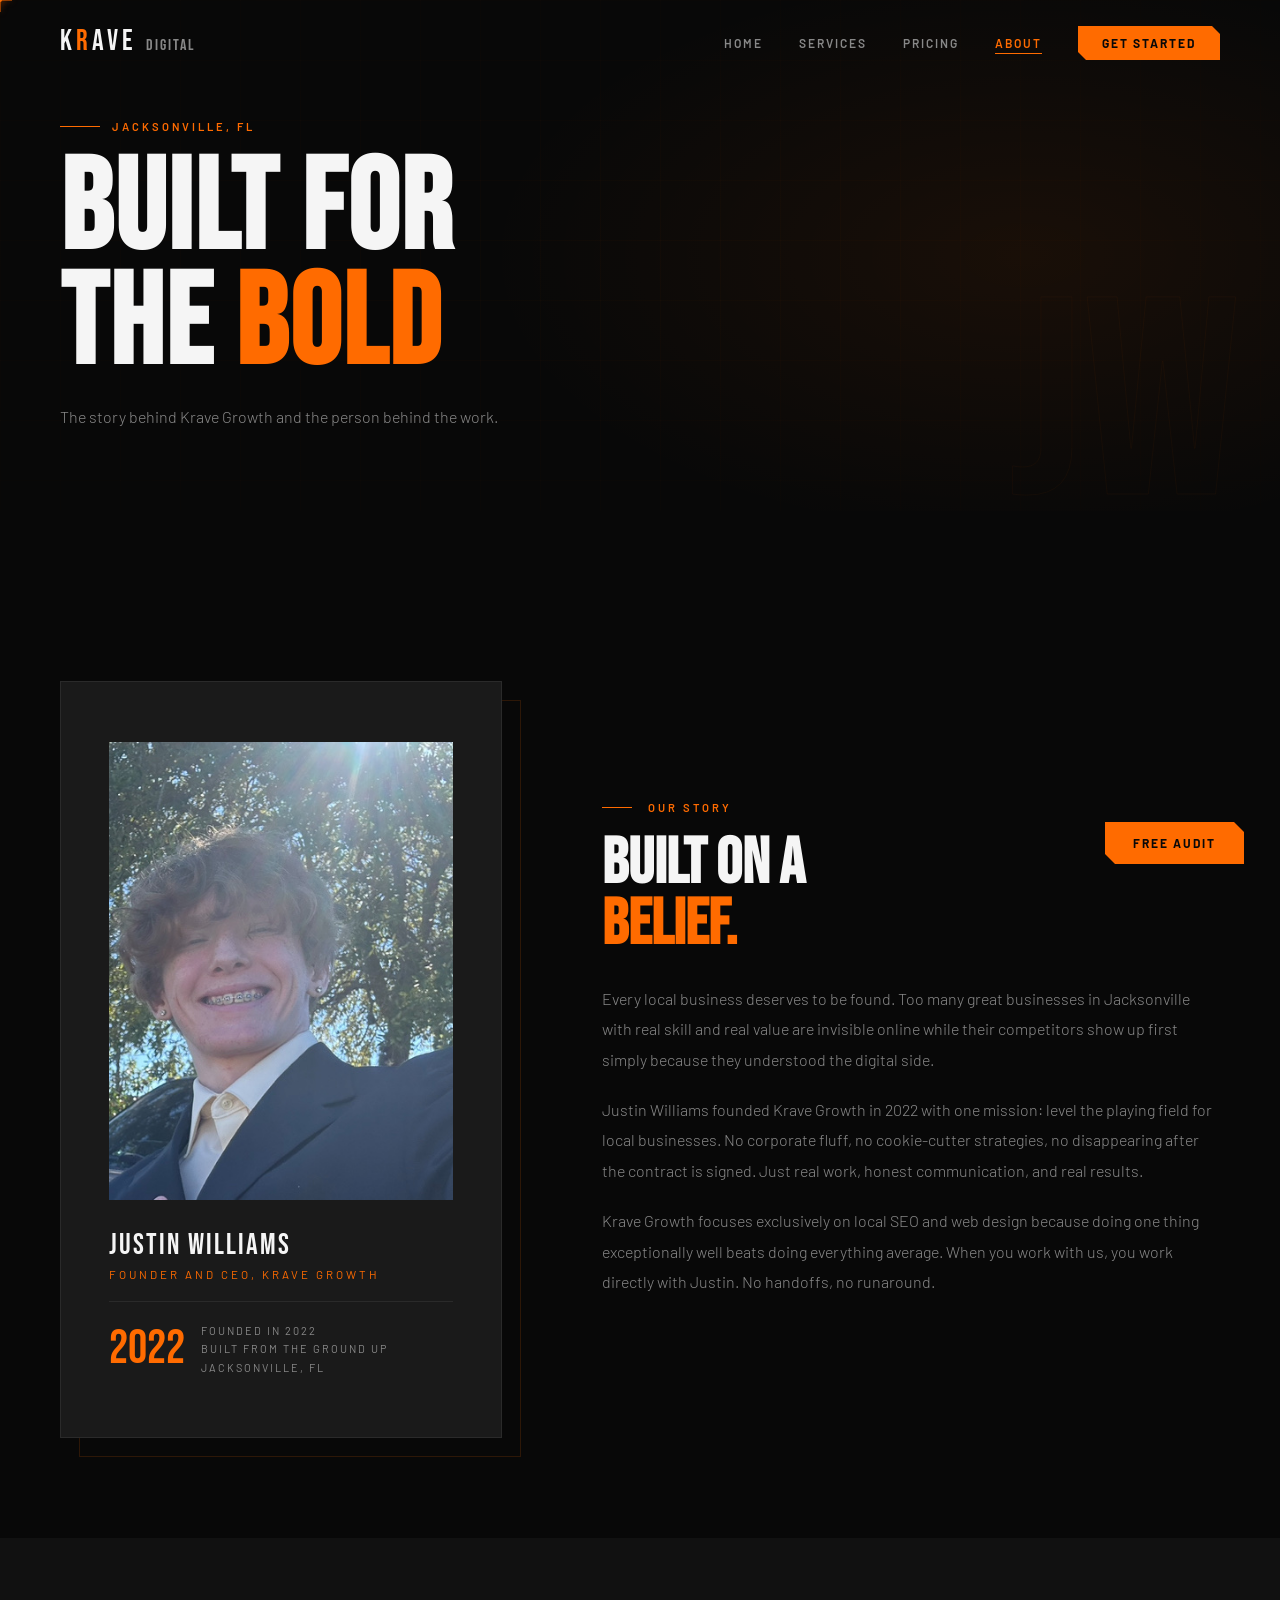
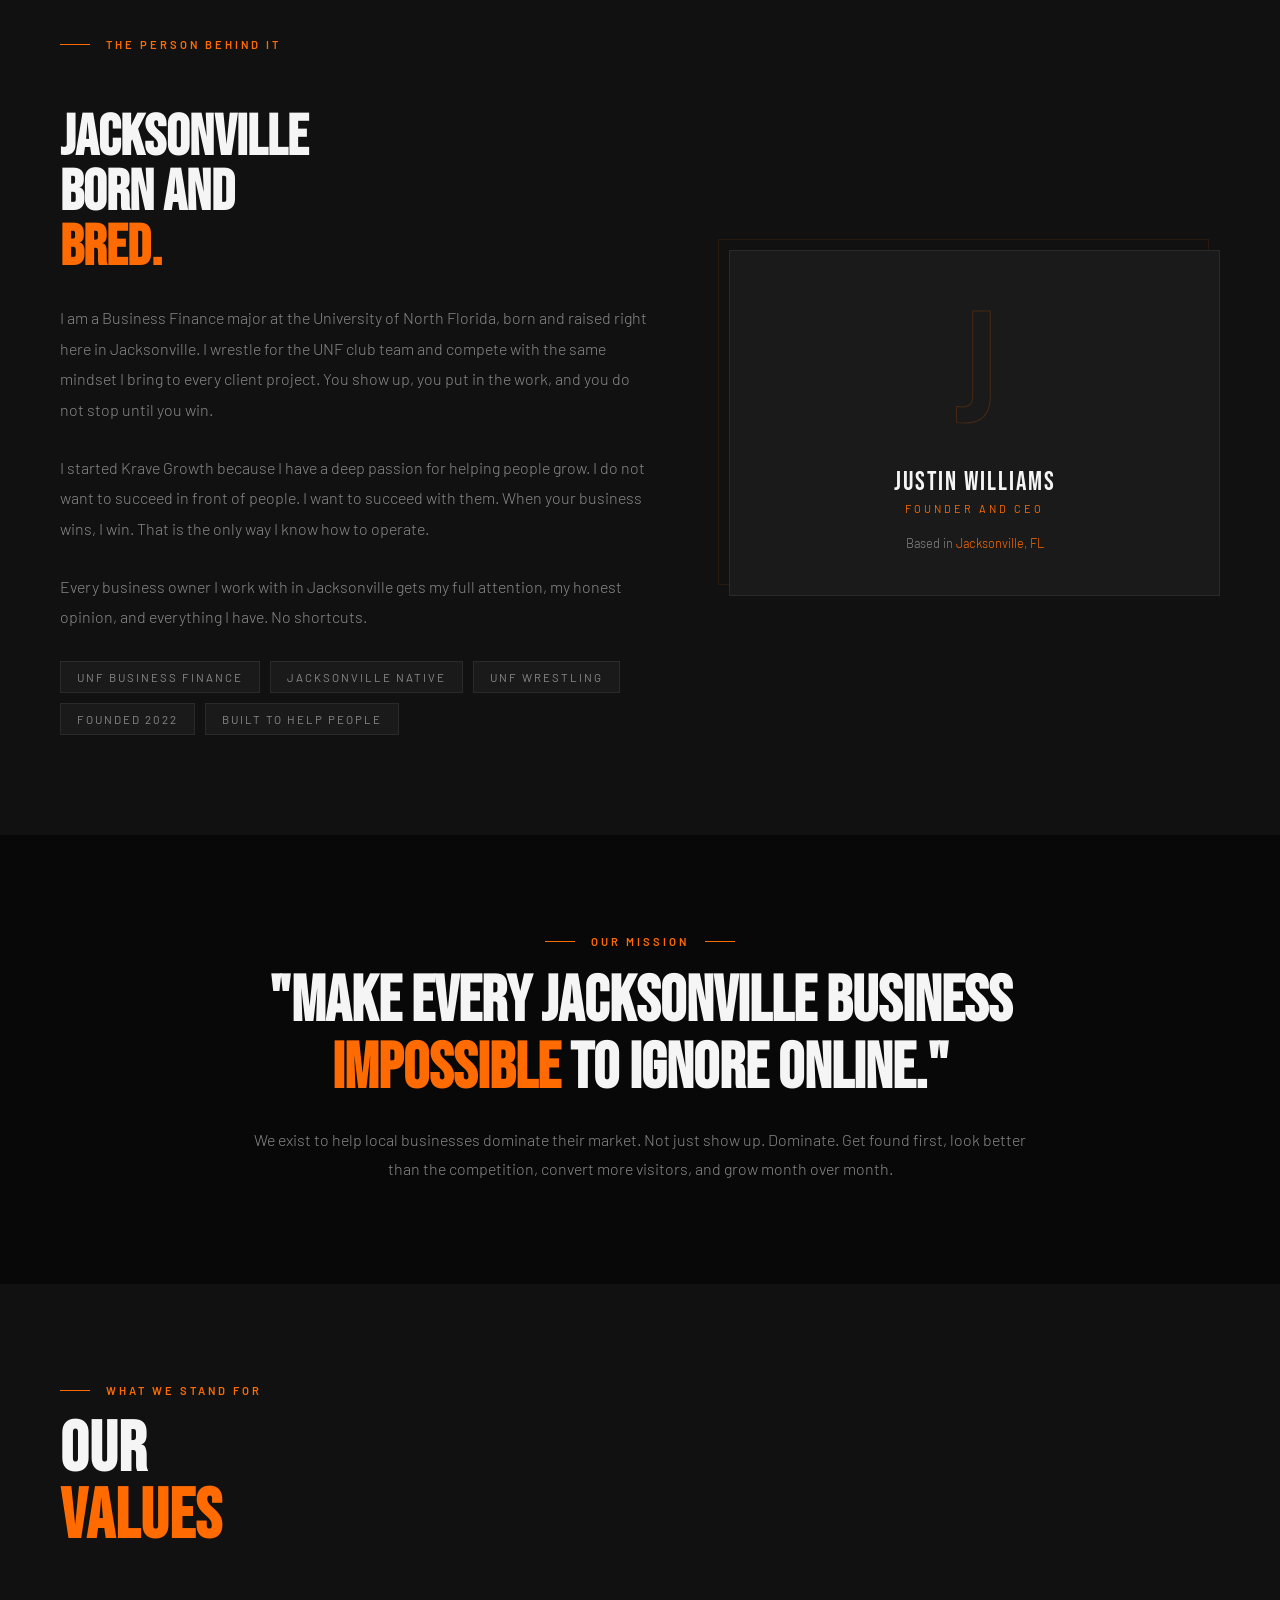
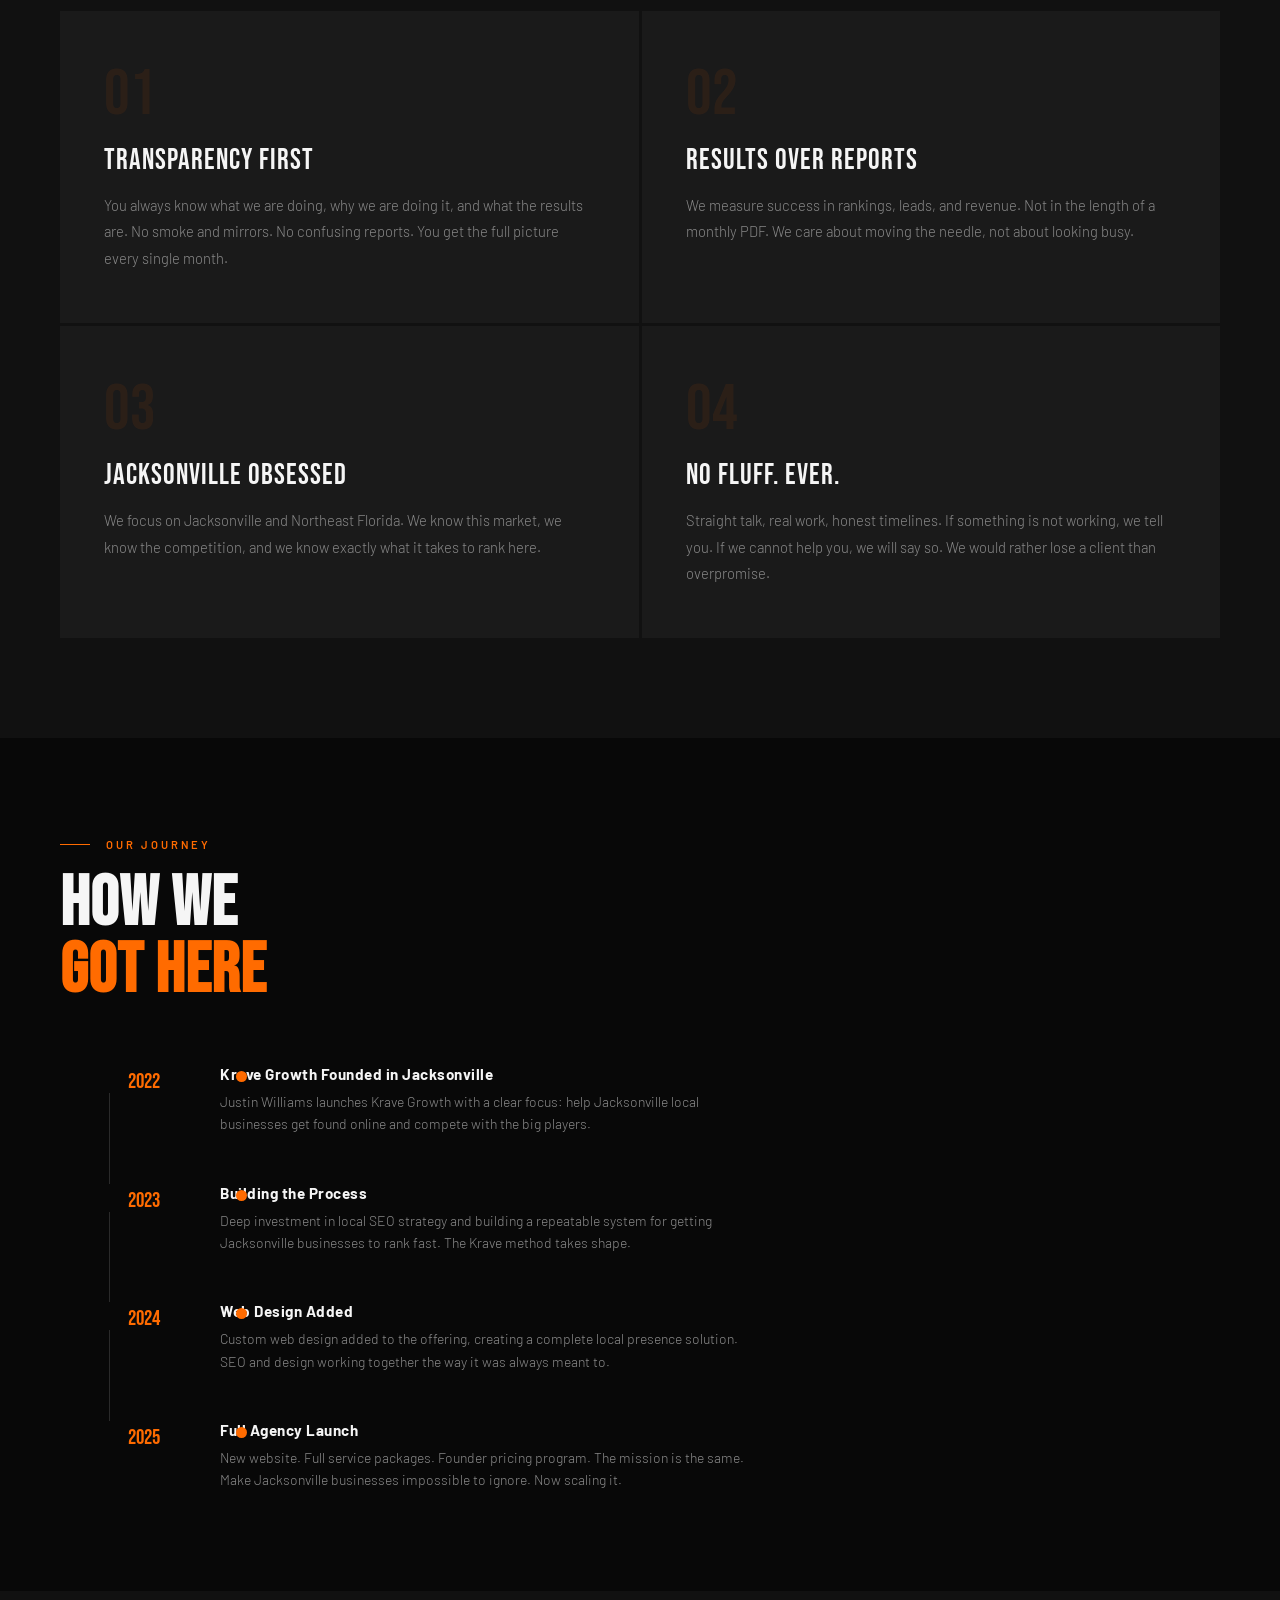
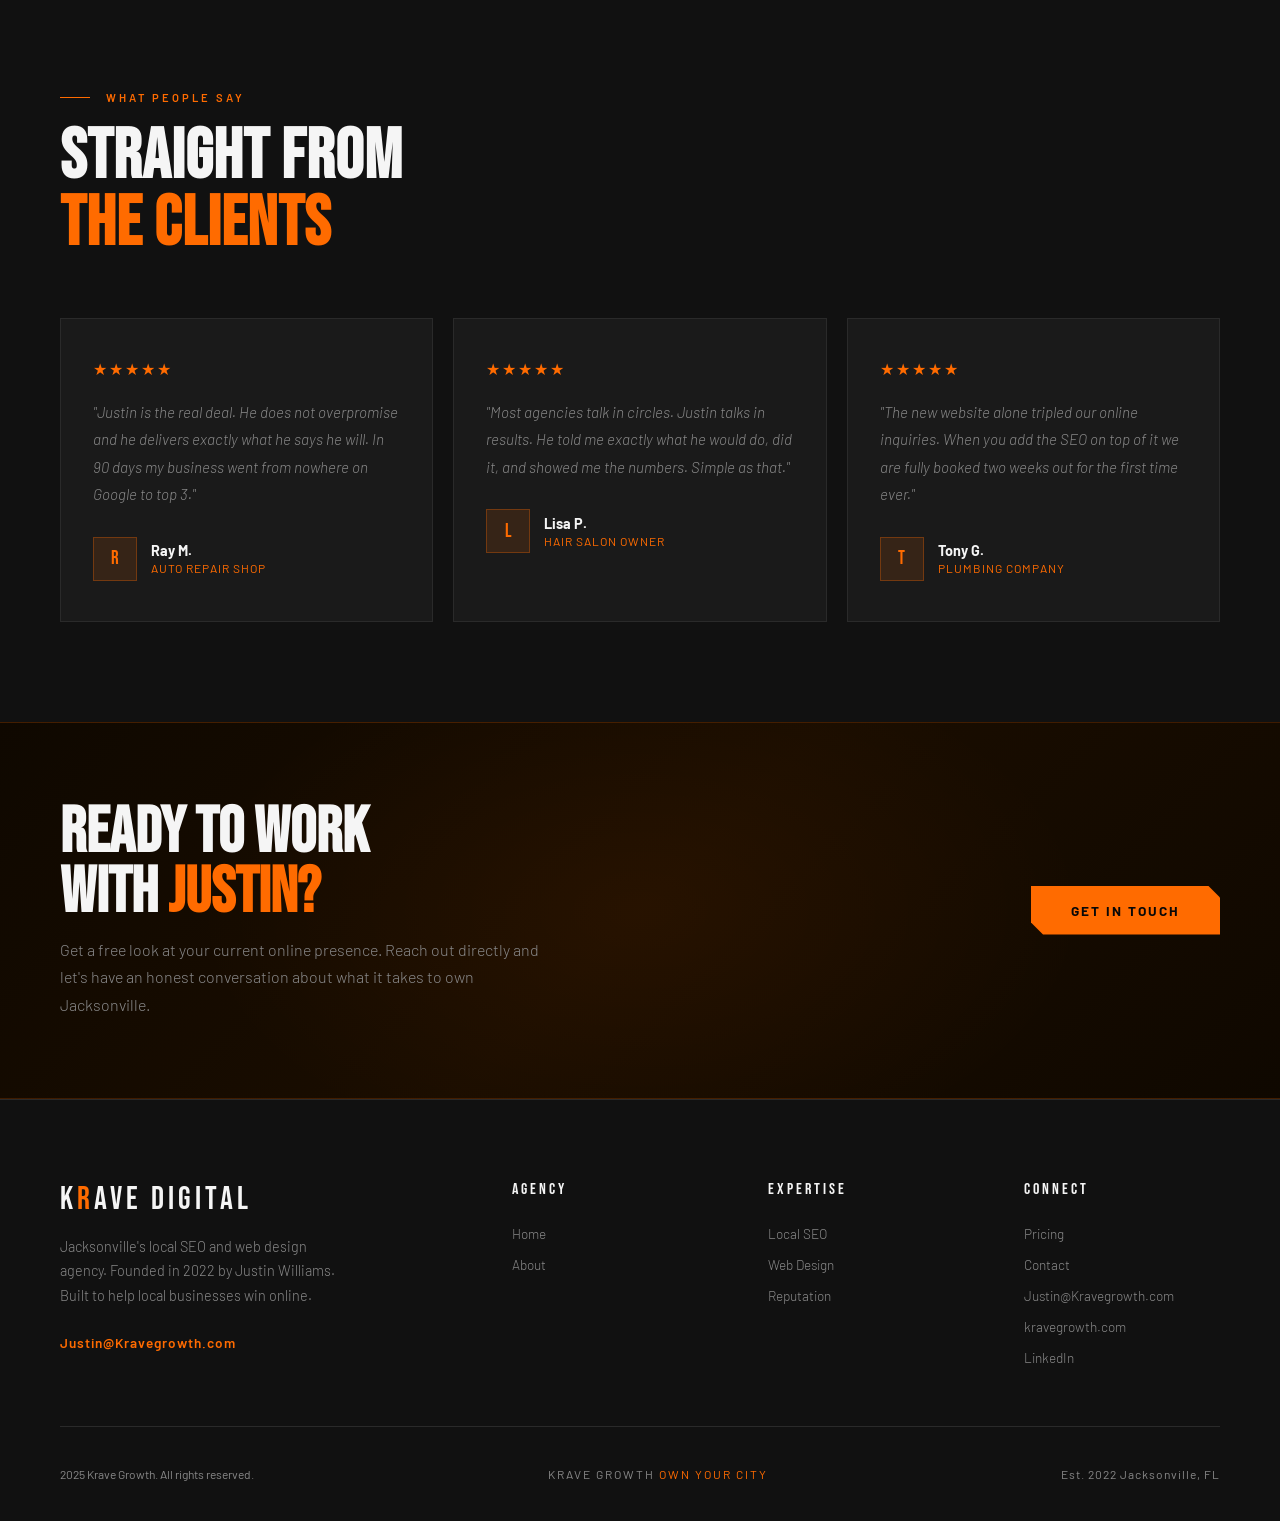
==== about.html @ d4e9b6a8 "Add files via upload" ====
<!DOCTYPE html>
<html lang="en">
<head>
<meta charset="UTF-8">
<meta name="viewport" content="width=device-width, initial-scale=1.0">
<title>About | Krave Growth | Jacksonville, FL</title>
<link rel="stylesheet" href="style.css">
<style>
.about-story { background:var(--black); }
.story-grid { display:grid; grid-template-columns:1fr 1.4fr; gap:100px; align-items:center; margin-top:70px; }
.story-visual { position:relative; }
.story-box { background:var(--black-3); border:1px solid var(--gray-light); padding:60px 48px; position:relative; }
.story-box::after { content:''; position:absolute; bottom:-20px; right:-20px; width:100%; height:100%; border:1px solid rgba(255,107,0,0.15); z-index:-1; }
.story-photo-placeholder { width:100%; aspect-ratio:3/4; background:var(--black-2); border:1px dashed rgba(255,107,0,0.2); display:flex; flex-direction:column; align-items:center; justify-content:center; gap:12px; margin-bottom:28px; }
.story-photo-text { font-size:.65rem; letter-spacing:2px; text-transform:uppercase; color:var(--gray); text-align:center; }
.story-monogram { font-family:'Bebas Neue',sans-serif; font-size:5rem; color:transparent; -webkit-text-stroke:1px rgba(255,107,0,0.2); line-height:1; }
.story-name { font-family:'Bebas Neue',sans-serif; font-size:1.8rem; letter-spacing:2px; margin-bottom:4px; }
.story-title { font-size:.72rem; letter-spacing:3px; text-transform:uppercase; color:var(--orange); margin-bottom:20px; }
.story-founded { padding-top:20px; border-top:1px solid var(--gray-light); display:flex; align-items:center; gap:16px; }
.story-founded-year { font-family:'Bebas Neue',sans-serif; font-size:3rem; color:var(--orange); line-height:1; }
.story-founded-label { font-size:.68rem; letter-spacing:2px; text-transform:uppercase; color:var(--gray); line-height:1.7; }

.story-content h2 { font-family:'Bebas Neue',sans-serif; font-size:clamp(3rem,5vw,4.5rem); line-height:.95; margin-bottom:28px; }
.story-content h2 span { color:var(--orange); }
.story-body { font-size:1rem; color:var(--gray); line-height:1.9; font-weight:300; margin-bottom:20px; }

/* JUSTIN SECTION */
.justin-section { background:var(--black-2); }
.justin-grid { display:grid; grid-template-columns:1.2fr 1fr; gap:80px; align-items:center; margin-top:60px; }
.justin-content h2 { font-family:'Bebas Neue',sans-serif; font-size:clamp(2.5rem,4.5vw,4rem); line-height:.95; margin-bottom:28px; }
.justin-content h2 span { color:var(--orange); }
.justin-body { font-size:1rem; color:var(--gray); line-height:1.9; font-weight:300; margin-bottom:28px; }
.justin-tags { display:flex; flex-wrap:wrap; gap:10px; }
.justin-tag { background:var(--black-3); border:1px solid var(--gray-light); padding:8px 16px; font-size:.72rem; letter-spacing:2px; text-transform:uppercase; color:var(--gray); transition:all .3s; }
.justin-tag:hover { border-color:var(--orange); color:var(--orange); }
.justin-visual { position:relative; }
.justin-box { background:var(--black-3); border:1px solid var(--gray-light); padding:44px; text-align:center; position:relative; }
.justin-box::after { content:''; position:absolute; top:-12px; left:-12px; width:100%; height:100%; border:1px solid rgba(255,107,0,0.1); z-index:-1; }
.justin-initial { font-family:'Bebas Neue',sans-serif; font-size:10rem; color:transparent; -webkit-text-stroke:1px rgba(255,107,0,0.2); line-height:1; margin-bottom:12px; }
.justin-box-name { font-family:'Bebas Neue',sans-serif; font-size:1.6rem; letter-spacing:2px; margin-bottom:4px; }
.justin-box-role { font-size:.68rem; letter-spacing:3px; text-transform:uppercase; color:var(--orange); margin-bottom:20px; }
.justin-box-location { font-size:.8rem; color:var(--gray); font-weight:300; }
.justin-box-location span { color:var(--orange); }

.mission { background:var(--black); }
.mission-inner { max-width:800px; margin:0 auto; text-align:center; }
.mission-quote { font-family:'Bebas Neue',sans-serif; font-size:clamp(2.5rem,5vw,4.5rem); line-height:1.05; color:var(--white); margin-bottom:24px; }
.mission-quote span { color:var(--orange); }
.mission-sub { font-size:1rem; color:var(--gray); line-height:1.8; font-weight:300; }

.values-section { background:var(--black-2); }
.values-grid { display:grid; grid-template-columns:repeat(2,1fr); gap:3px; margin-top:60px; }
.value-card { background:var(--black-3); padding:52px 44px; position:relative; overflow:hidden; transition:all .4s; }
.value-card::before { content:''; position:absolute; left:0; top:0; bottom:0; width:3px; background:var(--orange); transform:scaleY(0); transform-origin:top; transition:transform .4s; }
.value-card:hover::before { transform:scaleY(1); }
.value-card:hover { background:#1e1e1e; }
.value-num { font-family:'Bebas Neue',sans-serif; font-size:4rem; color:rgba(255,107,0,.08); margin-bottom:16px; line-height:1; transition:color .4s; }
.value-card:hover .value-num { color:rgba(255,107,0,.2); }
.value-title { font-family:'Bebas Neue',sans-serif; font-size:1.8rem; letter-spacing:1px; margin-bottom:14px; }
.value-desc { font-size:.92rem; color:var(--gray); line-height:1.8; font-weight:300; }

.milestones { background:var(--black); }
.timeline { display:flex; flex-direction:column; gap:0; margin-top:60px; max-width:700px; }
.timeline-item { display:grid; grid-template-columns:100px 1fr; gap:32px; position:relative; padding-bottom:48px; }
.timeline-item:last-child { padding-bottom:0; }
.timeline-item::before { content:''; position:absolute; left:49px; top:28px; bottom:0; width:1px; background:var(--gray-light); }
.timeline-item:last-child::before { display:none; }
.timeline-year { font-family:'Bebas Neue',sans-serif; font-size:1.3rem; color:var(--orange); padding-top:4px; text-align:right; }
.timeline-dot { position:absolute; left:44px; top:6px; width:11px; height:11px; background:var(--orange); border-radius:50%; }
.timeline-content h4 { font-weight:700; font-size:.95rem; margin-bottom:8px; letter-spacing:.5px; }
.timeline-content p { font-size:.87rem; color:var(--gray); font-weight:300; line-height:1.6; }

.testimonials-about { background:var(--black-2); }

@media(max-width:768px){
  .story-grid,.justin-grid{grid-template-columns:1fr; gap:40px;}
  .values-grid{grid-template-columns:1fr;}
  .timeline-item{grid-template-columns:70px 1fr; gap:16px;}
  .story-box{padding:32px 24px;}
  .story-monogram{font-size:5rem;}
  .story-founded-year{font-size:2.2rem;}
  .justin-box{padding:32px 24px;}
  .justin-initial{font-size:7rem;}
  .value-card{padding:36px 28px;}
  .mission-quote{font-size:clamp(2rem,8vw,3.5rem);}
  .testimonials-grid{grid-template-columns:1fr;}
}
</style>
</head>
<body>



<div class="cursor" id="cursor"></div>
<div class="cursor-dot" id="cursorDot"></div>
<nav>
  <a href="index.html" class="nav-logo">K<span>R</span>AVE <span style="font-size:1rem;letter-spacing:2px;color:var(--gray)">DIGITAL</span></a>
  <button class="nav-hamburger" id="hamburger" aria-label="Menu"><span></span><span></span><span></span></button>
  <ul class="nav-links">
    <li><a href="index.html">Home</a></li>
    <li><a href="services.html">Services</a></li>
    <li><a href="pricing.html">Pricing</a></li>
    <li><a href="about.html">About</a></li>
    <li><a href="contact.html" class="nav-cta">Get Started</a></li>
  </ul>
</nav>
<a href="contact.html" class="float-cta">Free Audit</a>

<div class="page-hero">
  <div class="page-hero-bg"></div>
  <div class="page-hero-grid"></div>
  <div class="page-hero-ghost">JW</div>
  <div class="page-hero-content">
    <div class="page-eyebrow"><div class="page-eyebrow-line"></div><span>Jacksonville, FL</span></div>
    <h1 class="page-title">BUILT FOR<br>THE <span class="accent">BOLD</span></h1>
    <p class="page-sub">The story behind Krave Growth and the person behind the work.</p>
  </div>
</div>

<!-- STORY -->
<section class="about-story">
  <div class="story-grid">
    <div class="story-visual reveal-left">
      <div class="story-box">
        <img src="[data-uri]" alt="Justin Williams, Founder of Krave Growth" style="width:100%;aspect-ratio:3/4;object-fit:cover;object-position:center top;display:block;margin-bottom:28px;">
        <div class="story-name">Justin Williams</div>
        <div class="story-title">Founder and CEO, Krave Growth</div>
        <div class="story-founded">
          <div class="story-founded-year">2022</div>
          <div class="story-founded-label">Founded in 2022<br>Built from the ground up<br>Jacksonville, FL</div>
        </div>
      </div>
    </div>
    <div class="story-content reveal-right">
      <div class="section-label"><div class="section-label-line"></div><span>Our Story</span></div>
      <h2>BUILT ON A<br><span>BELIEF.</span></h2>
      <p class="story-body">Every local business deserves to be found. Too many great businesses in Jacksonville with real skill and real value are invisible online while their competitors show up first simply because they understood the digital side.</p>
      <p class="story-body">Justin Williams founded Krave Growth in 2022 with one mission: level the playing field for local businesses. No corporate fluff, no cookie-cutter strategies, no disappearing after the contract is signed. Just real work, honest communication, and real results.</p>
      <p class="story-body">Krave Growth focuses exclusively on local SEO and web design because doing one thing exceptionally well beats doing everything average. When you work with us, you work directly with Justin. No handoffs, no runaround.</p>
    </div>
  </div>
</section>

<!-- JUSTIN SECTION -->
<section class="justin-section">
  <div class="section-label reveal"><div class="section-label-line"></div><span>The Person Behind It</span></div>
  <div class="justin-grid">
    <div class="justin-content reveal-left">
      <h2>JACKSONVILLE<br>BORN AND<br><span>BRED.</span></h2>
      <p class="justin-body">I am a Business Finance major at the University of North Florida, born and raised right here in Jacksonville. I wrestle for the UNF club team and compete with the same mindset I bring to every client project. You show up, you put in the work, and you do not stop until you win.</p>
      <p class="justin-body">I started Krave Growth because I have a deep passion for helping people grow. I do not want to succeed in front of people. I want to succeed with them. When your business wins, I win. That is the only way I know how to operate.</p>
      <p class="justin-body">Every business owner I work with in Jacksonville gets my full attention, my honest opinion, and everything I have. No shortcuts.</p>
      <div class="justin-tags">
        <div class="justin-tag">UNF Business Finance</div>
        <div class="justin-tag">Jacksonville Native</div>
        <div class="justin-tag">UNF Wrestling</div>
        <div class="justin-tag">Founded 2022</div>
        <div class="justin-tag">Built to Help People</div>
      </div>
    </div>
    <div class="justin-visual reveal-right">
      <div class="justin-box">
        <div class="justin-initial">J</div>
        <div class="justin-box-name">Justin Williams</div>
        <div class="justin-box-role">Founder and CEO</div>
        <div class="justin-box-location">Based in <span>Jacksonville, FL</span></div>
      </div>
    </div>
  </div>
</section>

<!-- MISSION -->
<section class="mission">
  <div class="mission-inner reveal">
    <div class="section-label" style="justify-content:center;"><div class="section-label-line"></div><span>Our Mission</span><div class="section-label-line"></div></div>
    <h2 class="mission-quote">"MAKE EVERY JACKSONVILLE BUSINESS <span>IMPOSSIBLE</span> TO IGNORE ONLINE."</h2>
    <p class="mission-sub">We exist to help local businesses dominate their market. Not just show up. Dominate. Get found first, look better than the competition, convert more visitors, and grow month over month.</p>
  </div>
</section>

<!-- VALUES -->
<section class="values-section">
  <div class="section-label reveal"><div class="section-label-line"></div><span>What We Stand For</span></div>
  <h2 class="section-title reveal">OUR<br><span style="color:var(--orange)">VALUES</span></h2>
  <div class="values-grid reveal">
    <div class="value-card">
      <div class="value-num">01</div>
      <div class="value-title">Transparency First</div>
      <p class="value-desc">You always know what we are doing, why we are doing it, and what the results are. No smoke and mirrors. No confusing reports. You get the full picture every single month.</p>
    </div>
    <div class="value-card">
      <div class="value-num">02</div>
      <div class="value-title">Results Over Reports</div>
      <p class="value-desc">We measure success in rankings, leads, and revenue. Not in the length of a monthly PDF. We care about moving the needle, not about looking busy.</p>
    </div>
    <div class="value-card">
      <div class="value-num">03</div>
      <div class="value-title">Jacksonville Obsessed</div>
      <p class="value-desc">We focus on Jacksonville and Northeast Florida. We know this market, we know the competition, and we know exactly what it takes to rank here.</p>
    </div>
    <div class="value-card">
      <div class="value-num">04</div>
      <div class="value-title">No Fluff. Ever.</div>
      <p class="value-desc">Straight talk, real work, honest timelines. If something is not working, we tell you. If we cannot help you, we will say so. We would rather lose a client than overpromise.</p>
    </div>
  </div>
</section>

<!-- TIMELINE -->
<section class="milestones">
  <div class="section-label reveal"><div class="section-label-line"></div><span>Our Journey</span></div>
  <h2 class="section-title reveal">HOW WE<br><span style="color:var(--orange)">GOT HERE</span></h2>
  <div class="timeline reveal">
    <div class="timeline-item">
      <div class="timeline-year">2022</div>
      <div style="position:relative;">
        <div class="timeline-dot"></div>
        <div class="timeline-content" style="padding-left:28px;">
          <h4>Krave Growth Founded in Jacksonville</h4>
          <p>Justin Williams launches Krave Growth with a clear focus: help Jacksonville local businesses get found online and compete with the big players.</p>
        </div>
      </div>
    </div>
    <div class="timeline-item">
      <div class="timeline-year">2023</div>
      <div style="position:relative;">
        <div class="timeline-dot"></div>
        <div class="timeline-content" style="padding-left:28px;">
          <h4>Building the Process</h4>
          <p>Deep investment in local SEO strategy and building a repeatable system for getting Jacksonville businesses to rank fast. The Krave method takes shape.</p>
        </div>
      </div>
    </div>
    <div class="timeline-item">
      <div class="timeline-year">2024</div>
      <div style="position:relative;">
        <div class="timeline-dot"></div>
        <div class="timeline-content" style="padding-left:28px;">
          <h4>Web Design Added</h4>
          <p>Custom web design added to the offering, creating a complete local presence solution. SEO and design working together the way it was always meant to.</p>
        </div>
      </div>
    </div>
    <div class="timeline-item">
      <div class="timeline-year">2025</div>
      <div style="position:relative;">
        <div class="timeline-dot"></div>
        <div class="timeline-content" style="padding-left:28px;">
          <h4>Full Agency Launch</h4>
          <p>New website. Full service packages. Founder pricing program. The mission is the same. Make Jacksonville businesses impossible to ignore. Now scaling it.</p>
        </div>
      </div>
    </div>
  </div>
</section>

<!-- TESTIMONIALS -->
<section class="testimonials-about">
  <div class="section-label reveal"><div class="section-label-line"></div><span>What People Say</span></div>
  <h2 class="section-title reveal">STRAIGHT FROM<br><span style="color:var(--orange)">THE CLIENTS</span></h2>
  <div class="testimonials-grid reveal">
    <div class="testimonial-card">
      <div class="testimonial-stars">★★★★★</div>
      <p class="testimonial-text">"Justin is the real deal. He does not overpromise and he delivers exactly what he says he will. In 90 days my business went from nowhere on Google to top 3."</p>
      <div class="testimonial-author"><div class="testimonial-avatar">R</div><div><div class="testimonial-name">Ray M.</div><div class="testimonial-biz">Auto Repair Shop</div></div></div>
    </div>
    <div class="testimonial-card">
      <div class="testimonial-stars">★★★★★</div>
      <p class="testimonial-text">"Most agencies talk in circles. Justin talks in results. He told me exactly what he would do, did it, and showed me the numbers. Simple as that."</p>
      <div class="testimonial-author"><div class="testimonial-avatar">L</div><div><div class="testimonial-name">Lisa P.</div><div class="testimonial-biz">Hair Salon Owner</div></div></div>
    </div>
    <div class="testimonial-card">
      <div class="testimonial-stars">★★★★★</div>
      <p class="testimonial-text">"The new website alone tripled our online inquiries. When you add the SEO on top of it we are fully booked two weeks out for the first time ever."</p>
      <div class="testimonial-author"><div class="testimonial-avatar">T</div><div><div class="testimonial-name">Tony G.</div><div class="testimonial-biz">Plumbing Company</div></div></div>
    </div>
  </div>
</section>

<div class="cta-band reveal">
  <div class="cta-band-text">
    <h2 class="cta-band-title">READY TO WORK<br>WITH <span>JUSTIN?</span></h2>
    <p class="cta-band-sub">Get a free look at your current online presence. Reach out directly and let's have an honest conversation about what it takes to own Jacksonville.</p>
  </div>
  <div class="cta-band-action">
    <a href="contact.html" class="btn-primary">Get In Touch</a>
  </div>
</div>

<footer>
  <div class="footer-top">
    <div>
      <div class="footer-brand-logo">K<span>R</span>AVE DIGITAL</div>
      <p class="footer-brand-desc">Jacksonville's local SEO and web design agency. Founded in 2022 by Justin Williams. Built to help local businesses win online.</p>
      <a href="mailto:Justin@Kravegrowth.com" class="footer-brand-email">Justin@Kravegrowth.com</a>
    </div>
    <div>
      <div class="footer-col-title">Agency</div>
      <ul class="footer-col-links">
        <li><a href="index.html">Home</a></li>
        <li><a href="about.html">About</a></li>
      </ul>
    </div>
    <div>
      <div class="footer-col-title">Expertise</div>
      <ul class="footer-col-links">
        <li><a href="services.html">Local SEO</a></li>
        <li><a href="services.html">Web Design</a></li>
        <li><a href="services.html">Reputation</a></li>
      </ul>
    </div>
    <div>
      <div class="footer-col-title">Connect</div>
      <ul class="footer-col-links">
        <li><a href="pricing.html">Pricing</a></li>
        <li><a href="contact.html">Contact</a></li>
        <li><a href="mailto:Justin@Kravegrowth.com">Justin@Kravegrowth.com</a></li>
        <li><a href="https://kravegrowth.com">kravegrowth.com</a></li>
        <li><a href="#">LinkedIn</a></li>
      </ul>
    </div>
  </div>
  <div class="footer-bottom">
    <div class="footer-copy">2025 Krave Growth. All rights reserved.</div>
    <div class="footer-tagline">Krave Growth <span>Own Your City</span></div>
    <div class="footer-est">Est. 2022 Jacksonville, FL</div>
  </div>
</footer>
<div class="nav-mobile-menu" id="mobileMenu">
  <a href="index.html" onclick="closeMobile()">Home</a>
  <a href="services.html" onclick="closeMobile()">Services</a>
  <a href="pricing.html" onclick="closeMobile()">Pricing</a>
  <a href="about.html" onclick="closeMobile()">About</a>
  <a href="contact.html" class="mobile-cta" onclick="closeMobile()">Get Started</a>
</div>
<script src="main.js"></script>
</body>
</html>
---- style.css ----
@import url('https://fonts.googleapis.com/css2?family=Bebas+Neue&family=Barlow:ital,wght@0,300;0,400;0,600;0,700;1,300&display=swap');

:root {
  --orange: #FF6B00;
  --orange-bright: #FF8C00;
  --orange-glow: rgba(255,107,0,0.12);
  --black: #080808;
  --black-2: #111111;
  --black-3: #1a1a1a;
  --white: #F5F5F5;
  --gray: #888888;
  --gray-light: #2a2a2a;
}

* { margin: 0; padding: 0; box-sizing: border-box; }
html { scroll-behavior: smooth; }
body {
  background: var(--black);
  color: var(--white);
  font-family: 'Barlow', sans-serif;
  overflow-x: hidden;
  cursor: none;
}

/* ── CURSOR ── */
/* CROSSHAIR CURSOR */
.cursor {
  width:24px; height:24px;
  position:fixed; pointer-events:none; z-index:9999;
  transform:translate(-50%,-50%);
  transition:transform .15s ease, opacity .2s ease;
}
.cursor::before,
.cursor::after {
  content:'';
  position:absolute;
  background:var(--orange);
}
/* Horizontal line */
.cursor::before {
  width:100%; height:1px;
  top:50%; left:0;
  transform:translateY(-50%);
  box-shadow:0 0 6px rgba(255,107,0,0.6);
}
/* Vertical line */
.cursor::after {
  width:1px; height:100%;
  left:50%; top:0;
  transform:translateX(-50%);
  box-shadow:0 0 6px rgba(255,107,0,0.6);
}
/* Center dot */
.cursor-dot {
  width:4px; height:4px;
  background:var(--orange);
  border-radius:50%;
  position:fixed;
  pointer-events:none;
  z-index:10000;
  transform:translate(-50%,-50%);
  box-shadow:0 0 8px rgba(255,107,0,0.8);
  transition:transform .1s ease;
}
.cursor-ring { display:none; }

/* ── NAV ── */
nav {
  position: fixed; top:0; left:0; right:0; z-index:1000;
  display:flex; align-items:center; justify-content:space-between;
  padding: 24px 60px;
  transition: all .4s ease;
}
nav.scrolled {
  background: rgba(8,8,8,0.97);
  backdrop-filter: blur(12px);
  padding: 16px 60px;
  border-bottom: 1px solid var(--gray-light);
}
.nav-logo { font-family:'Bebas Neue',sans-serif; font-size:1.8rem; letter-spacing:4px; color:var(--white); text-decoration:none; }
.nav-logo span { color:var(--orange); }
.nav-links { display:flex; gap:36px; list-style:none; align-items:center; }
.nav-links a { color:var(--gray); text-decoration:none; font-size:.75rem; letter-spacing:2px; text-transform:uppercase; font-weight:600; transition:color .3s; position:relative; }
.nav-links a::after { content:''; position:absolute; bottom:-4px; left:0; right:0; height:1px; background:var(--orange); transform:scaleX(0); transition:transform .3s; }
.nav-links a:hover, .nav-links a.active { color:var(--orange); }
.nav-links a:hover::after, .nav-links a.active::after { transform:scaleX(1); }
.nav-cta { background:var(--orange) !important; color:var(--black) !important; padding:10px 24px; font-weight:700 !important; clip-path:polygon(0 0,calc(100% - 8px) 0,100% 8px,100% 100%,8px 100%,0 calc(100% - 8px)); transition:background .3s,transform .2s !important; }
.nav-cta::after { display:none !important; }
.nav-cta:hover { background:var(--orange-bright) !important; transform:translateY(-1px) !important; }

/* ── FLOATING CTA ── */
.float-cta {
  position: fixed; bottom:36px; right:36px; z-index:900;
  background: var(--orange); color: var(--black);
  padding: 14px 28px;
  font-family:'Barlow',sans-serif; font-weight:700; font-size:.75rem; letter-spacing:2px; text-transform:uppercase;
  text-decoration:none;
  clip-path:polygon(0 0,calc(100% - 10px) 0,100% 10px,100% 100%,10px 100%,0 calc(100% - 10px));
  box-shadow: 0 8px 32px rgba(255,107,0,0.4);
  transition: all .3s;
  animation: floatPulse 3s ease-in-out infinite;
}
.float-cta:hover { background:var(--orange-bright); transform:translateY(-3px); box-shadow:0 16px 40px rgba(255,107,0,0.5); }
@keyframes floatPulse { 0%,100%{box-shadow:0 8px 32px rgba(255,107,0,0.4)} 50%{box-shadow:0 8px 48px rgba(255,107,0,0.7)} }

/* ── PAGE HERO ── */
.page-hero {
  min-height: 50vh;
  display:flex; align-items:flex-end;
  padding: 120px 60px 80px;
  position:relative; overflow:hidden;
}
.page-hero-bg {
  position:absolute; inset:0;
  background: radial-gradient(ellipse 60% 80% at 80% 50%, rgba(255,107,0,0.07) 0%, transparent 70%);
}
.page-hero-grid {
  position:absolute; inset:0;
  background-image: linear-gradient(rgba(255,107,0,0.025) 1px,transparent 1px), linear-gradient(90deg,rgba(255,107,0,0.025) 1px,transparent 1px);
  background-size:60px 60px;
  mask-image:radial-gradient(ellipse 100% 100% at 50% 50%,black 0%,transparent 100%);
}
.page-hero-ghost {
  position:absolute; right:40px; bottom:-40px;
  font-family:'Bebas Neue',sans-serif; font-size:22vw;
  color:transparent; -webkit-text-stroke:1px rgba(255,107,0,0.04);
  pointer-events:none; user-select:none; line-height:1;
}
.page-hero-content { position:relative; z-index:2; }
.page-eyebrow { display:flex; align-items:center; gap:12px; margin-bottom:20px; }
.page-eyebrow-line { width:40px; height:1px; background:var(--orange); }
.page-eyebrow span { font-size:.7rem; letter-spacing:3px; text-transform:uppercase; color:var(--orange); font-weight:600; }
.page-title { font-family:'Bebas Neue',sans-serif; font-size:clamp(4rem,10vw,9rem); line-height:.9; letter-spacing:2px; }
.page-title .accent { color:var(--orange); }
.page-title .outline { color:transparent; -webkit-text-stroke:2px var(--white); }
.page-sub { font-size:1rem; color:var(--gray); font-weight:300; line-height:1.7; max-width:500px; margin-top:20px; }

/* ── SECTIONS ── */
section { padding:100px 60px; }
.section-label { display:flex; align-items:center; gap:16px; margin-bottom:20px; }
.section-label span { font-size:.7rem; letter-spacing:3px; text-transform:uppercase; color:var(--orange); font-weight:600; }
.section-label-line { width:30px; height:1px; background:var(--orange); }
.section-title { font-family:'Bebas Neue',sans-serif; font-size:clamp(3rem,5.5vw,5rem); line-height:.95; letter-spacing:1px; margin-bottom:20px; }

/* ── BUTTONS ── */
.btn-primary { background:var(--orange); color:var(--black); padding:16px 40px; font-family:'Barlow',sans-serif; font-weight:700; font-size:.85rem; letter-spacing:2px; text-transform:uppercase; text-decoration:none; display:inline-block; transition:all .3s; clip-path:polygon(0 0,calc(100% - 12px) 0,100% 12px,100% 100%,12px 100%,0 calc(100% - 12px)); }
.btn-primary:hover { background:var(--orange-bright); transform:translateY(-2px); box-shadow:0 20px 40px rgba(255,107,0,0.3); }
.btn-ghost { color:var(--white); font-size:.85rem; letter-spacing:2px; text-transform:uppercase; text-decoration:none; font-weight:600; display:inline-flex; align-items:center; gap:8px; transition:color .3s; }
.btn-ghost:hover { color:var(--orange); }
.btn-ghost::after { content:'→'; transition:transform .3s; }
.btn-ghost:hover::after { transform:translateX(4px); }
.btn-outline { background:transparent; color:var(--orange); border:1px solid var(--orange); padding:14px 36px; font-family:'Barlow',sans-serif; font-weight:700; font-size:.8rem; letter-spacing:2px; text-transform:uppercase; text-decoration:none; display:inline-block; transition:all .3s; }
.btn-outline:hover { background:var(--orange); color:var(--black); transform:translateY(-2px); }

/* ── CTA BAND ── */
.cta-band {
  background: linear-gradient(135deg, #0f0800 0%, #1a0d00 50%, #0f0800 100%);
  border-top:1px solid rgba(255,107,0,0.2); border-bottom:1px solid rgba(255,107,0,0.2);
  padding:80px 60px;
  display:flex; align-items:center; justify-content:space-between; gap:40px;
  position:relative; overflow:hidden;
}
.cta-band::before { content:''; position:absolute; inset:0; background:radial-gradient(ellipse 50% 100% at 50% 50%,rgba(255,107,0,0.06) 0%,transparent 70%); }
.cta-band-text { position:relative; z-index:1; }
.cta-band-title { font-family:'Bebas Neue',sans-serif; font-size:clamp(2.5rem,5vw,4.5rem); line-height:.95; margin-bottom:12px; }
.cta-band-title span { color:var(--orange); }
.cta-band-sub { font-size:1rem; color:var(--gray); font-weight:300; max-width:480px; line-height:1.7; }
.cta-band-action { position:relative; z-index:1; flex-shrink:0; }

/* ── TESTIMONIALS ── */
.testimonials-grid { display:grid; grid-template-columns:repeat(3,1fr); gap:20px; margin-top:60px; }
.testimonial-card { background:var(--black-3); padding:40px 32px; border:1px solid var(--gray-light); position:relative; transition:all .4s; }
.testimonial-card::before { content:''; position:absolute; top:0; left:0; right:0; height:2px; background:var(--orange); transform:scaleX(0); transform-origin:left; transition:transform .4s; }
.testimonial-card:hover { border-color:rgba(255,107,0,0.3); transform:translateY(-4px); }
.testimonial-card:hover::before { transform:scaleX(1); }
.testimonial-stars { color:var(--orange); font-size:1rem; letter-spacing:2px; margin-bottom:20px; }
.testimonial-text { font-size:.95rem; color:var(--gray); line-height:1.8; font-weight:300; font-style:italic; margin-bottom:28px; }
.testimonial-author { display:flex; align-items:center; gap:14px; }
.testimonial-avatar { width:44px; height:44px; background:var(--orange-glow); border:1px solid rgba(255,107,0,0.3); display:flex; align-items:center; justify-content:center; font-family:'Bebas Neue',sans-serif; font-size:1.2rem; color:var(--orange); flex-shrink:0; }
.testimonial-name { font-weight:700; font-size:.9rem; margin-bottom:2px; }
.testimonial-biz { font-size:.75rem; color:var(--orange); letter-spacing:1px; text-transform:uppercase; }

/* ── FAQ ── */
.faq-list { max-width:800px; margin-top:60px; }
.faq-item { border-bottom:1px solid var(--gray-light); }
.faq-question { width:100%; background:none; border:none; color:var(--white); font-family:'Barlow',sans-serif; font-size:1rem; font-weight:600; padding:28px 0; display:flex; justify-content:space-between; align-items:center; cursor:none; text-align:left; transition:color .3s; }
.faq-question:hover { color:var(--orange); }
.faq-icon { color:var(--orange); font-size:1.4rem; transition:transform .3s; flex-shrink:0; }
.faq-item.open .faq-icon { transform:rotate(45deg); }
.faq-answer { max-height:0; overflow:hidden; transition:max-height .4s ease, padding .4s ease; }
.faq-answer p { font-size:.95rem; color:var(--gray); line-height:1.8; font-weight:300; padding-bottom:28px; }

/* ── FOOTER ── */
footer {
  background:var(--black-2);
  border-top:1px solid var(--gray-light);
  padding:80px 60px 40px;
}
.footer-top { display:grid; grid-template-columns:2fr 1fr 1fr 1fr; gap:60px; margin-bottom:60px; }
.footer-brand-logo { font-family:'Bebas Neue',sans-serif; font-size:2rem; letter-spacing:4px; margin-bottom:16px; }
.footer-brand-logo span { color:var(--orange); }
.footer-brand-desc { font-size:.9rem; color:var(--gray); line-height:1.7; font-weight:300; max-width:280px; margin-bottom:24px; }
.footer-brand-email { color:var(--orange); text-decoration:none; font-size:.85rem; font-weight:600; letter-spacing:1px; transition:opacity .3s; }
.footer-brand-email:hover { opacity:.7; }
.footer-col-title { font-family:'Bebas Neue',sans-serif; font-size:1rem; letter-spacing:3px; color:var(--white); margin-bottom:24px; }
.footer-col-links { list-style:none; display:flex; flex-direction:column; gap:12px; }
.footer-col-links a { color:var(--gray); text-decoration:none; font-size:.85rem; font-weight:300; transition:color .3s; }
.footer-col-links a:hover { color:var(--orange); }
.footer-bottom { display:flex; justify-content:space-between; align-items:center; padding-top:40px; border-top:1px solid var(--gray-light); }
.footer-copy { font-size:.75rem; color:var(--gray); }
.footer-tagline { font-size:.75rem; letter-spacing:2px; text-transform:uppercase; color:var(--gray); }
.footer-tagline span { color:var(--orange); }
.footer-est { font-size:.75rem; color:var(--gray); letter-spacing:1px; }

/* ── REVEAL ── */
.reveal { opacity:0; transform:translateY(40px); transition:opacity .7s ease,transform .7s ease; }
.reveal.visible { opacity:1; transform:translateY(0); }
.reveal-left { opacity:0; transform:translateX(-40px); transition:opacity .7s ease,transform .7s ease; }
.reveal-left.visible { opacity:1; transform:translateX(0); }
.reveal-right { opacity:0; transform:translateX(40px); transition:opacity .7s ease,transform .7s ease; }
.reveal-right.visible { opacity:1; transform:translateX(0); }

/* ── SCROLLBAR ── */
::-webkit-scrollbar { width:3px; }
::-webkit-scrollbar-track { background:var(--black); }
::-webkit-scrollbar-thumb { background:var(--orange); }

/* ── MOBILE NAV HAMBURGER ── */
.nav-hamburger {
  display:none;
  flex-direction:column;
  gap:5px;
  cursor:none;
  padding:4px;
  z-index:1001;
}
.nav-hamburger span {
  width:26px; height:2px;
  background:var(--white);
  transition:all .3s ease;
  display:block;
}
.nav-hamburger.open span:nth-child(1) { transform:translateY(7px) rotate(45deg); }
.nav-hamburger.open span:nth-child(2) { opacity:0; }
.nav-hamburger.open span:nth-child(3) { transform:translateY(-7px) rotate(-45deg); }

.nav-mobile-menu {
  display:none;
  position:fixed;
  top:0; left:0; right:0; bottom:0;
  background:rgba(8,8,8,0.98);
  z-index:999;
  flex-direction:column;
  align-items:center;
  justify-content:center;
  gap:40px;
}
.nav-mobile-menu.open { display:flex; }
.nav-mobile-menu a {
  font-family:'Bebas Neue',sans-serif;
  font-size:3rem;
  letter-spacing:4px;
  color:var(--white);
  text-decoration:none;
  transition:color .3s;
}
.nav-mobile-menu a:hover { color:var(--orange); }
.nav-mobile-menu a.mobile-cta {
  background:var(--orange);
  color:var(--black);
  padding:16px 48px;
  font-size:1.8rem;
}

/* ── MOBILE RESPONSIVE ── */
@media(max-width:768px){
  body { cursor:auto; }
  .cursor, .cursor-dot { display:none; }

  nav { padding:18px 24px; }
  nav.scrolled { padding:14px 24px; }
  .nav-links { display:none; }
  .nav-hamburger { display:flex; }

  section { padding:60px 24px; }
  .page-hero { padding:100px 24px 60px; min-height:40vh; }
  .page-hero-ghost { display:none; }
  .page-title { font-size:clamp(3rem,14vw,5rem); }

  .float-cta { bottom:16px; right:16px; padding:12px 18px; font-size:.68rem; }

  /* CTA BAND */
  .cta-band { flex-direction:column; text-align:center; padding:50px 24px; gap:28px; }
  .cta-band-title { font-size:clamp(2rem,8vw,3.5rem); }

  /* TESTIMONIALS GRID */
  .testimonials-grid { grid-template-columns:1fr; }

  /* FOOTER */
  .footer-top { grid-template-columns:1fr 1fr; gap:32px; }
  .footer-bottom { flex-direction:column; gap:10px; text-align:center; }
  .footer-brand-desc { display:none; }

  /* SECTION TITLES */
  .section-title { font-size:clamp(2.5rem,10vw,4rem); }

  /* BUTTONS */
  .btn-primary { padding:14px 28px; font-size:.78rem; }
  .hero-actions { flex-direction:column; align-items:flex-start; gap:16px; }
}
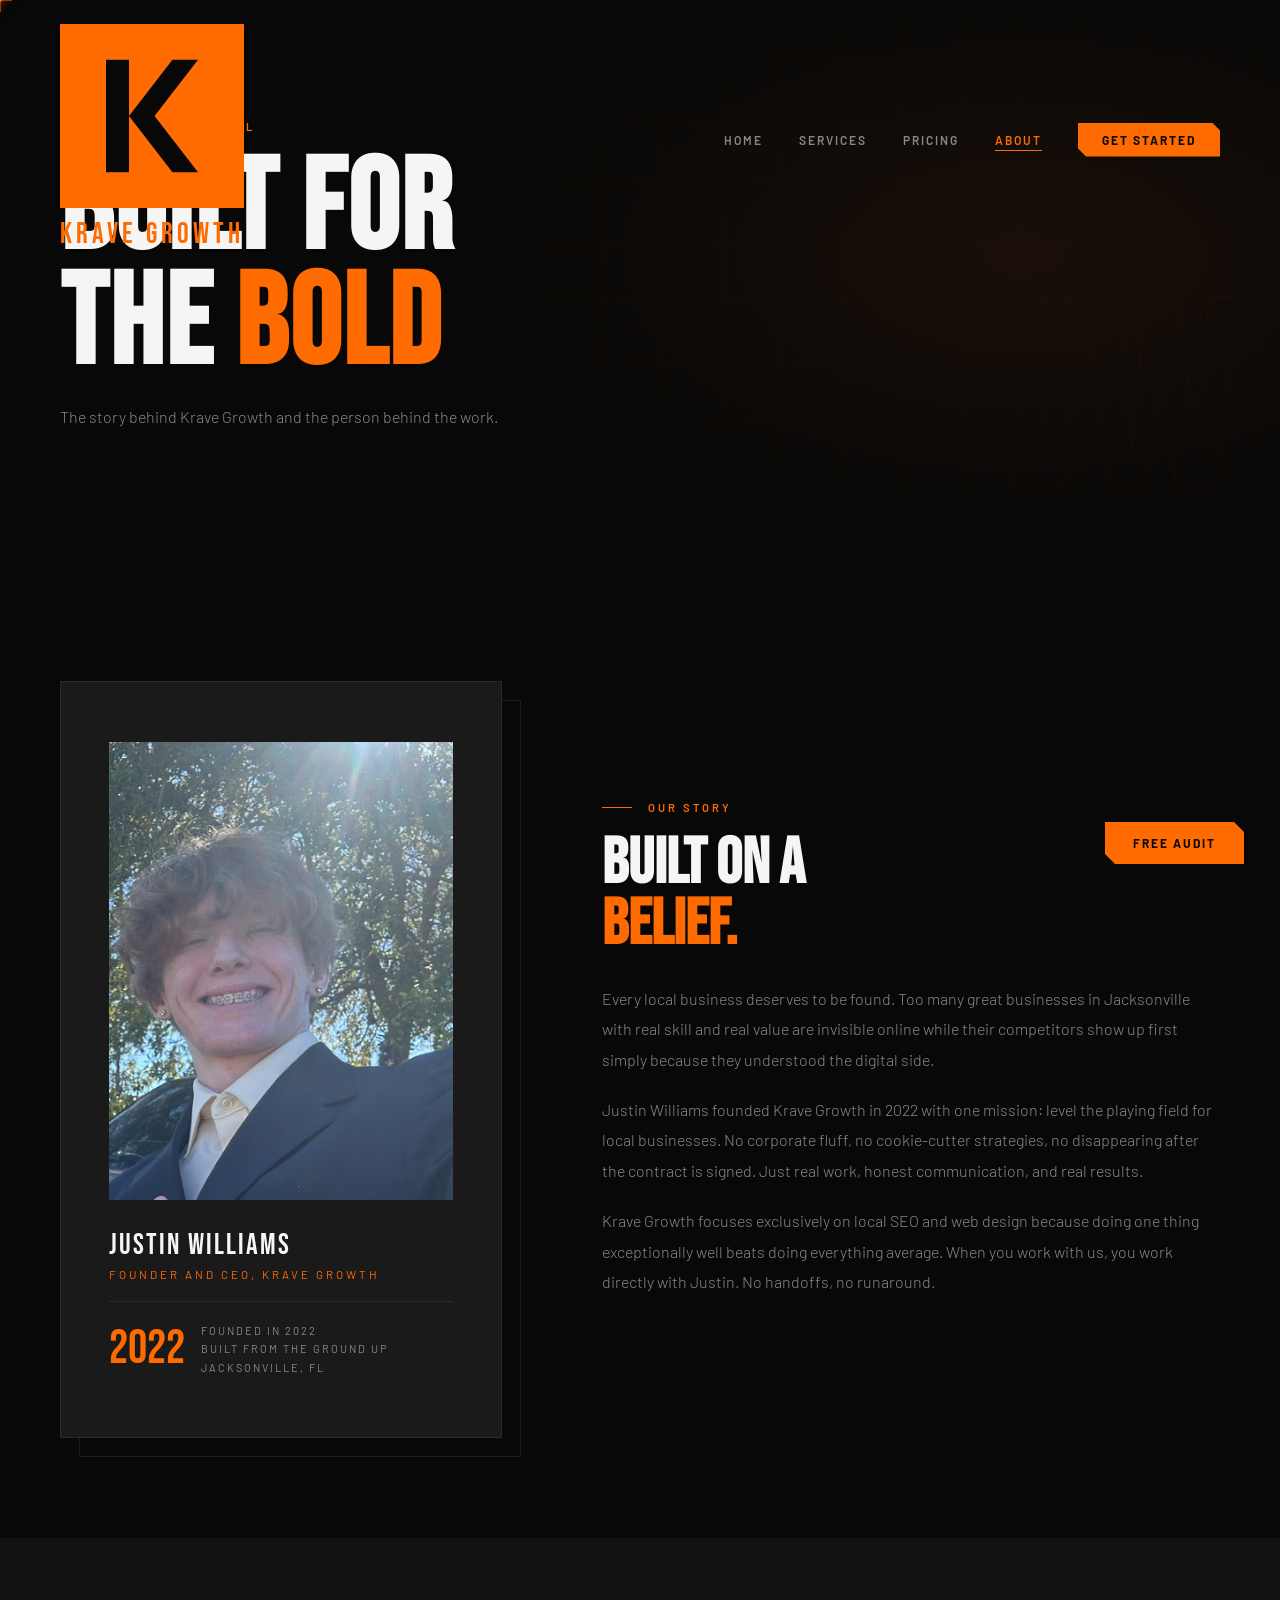
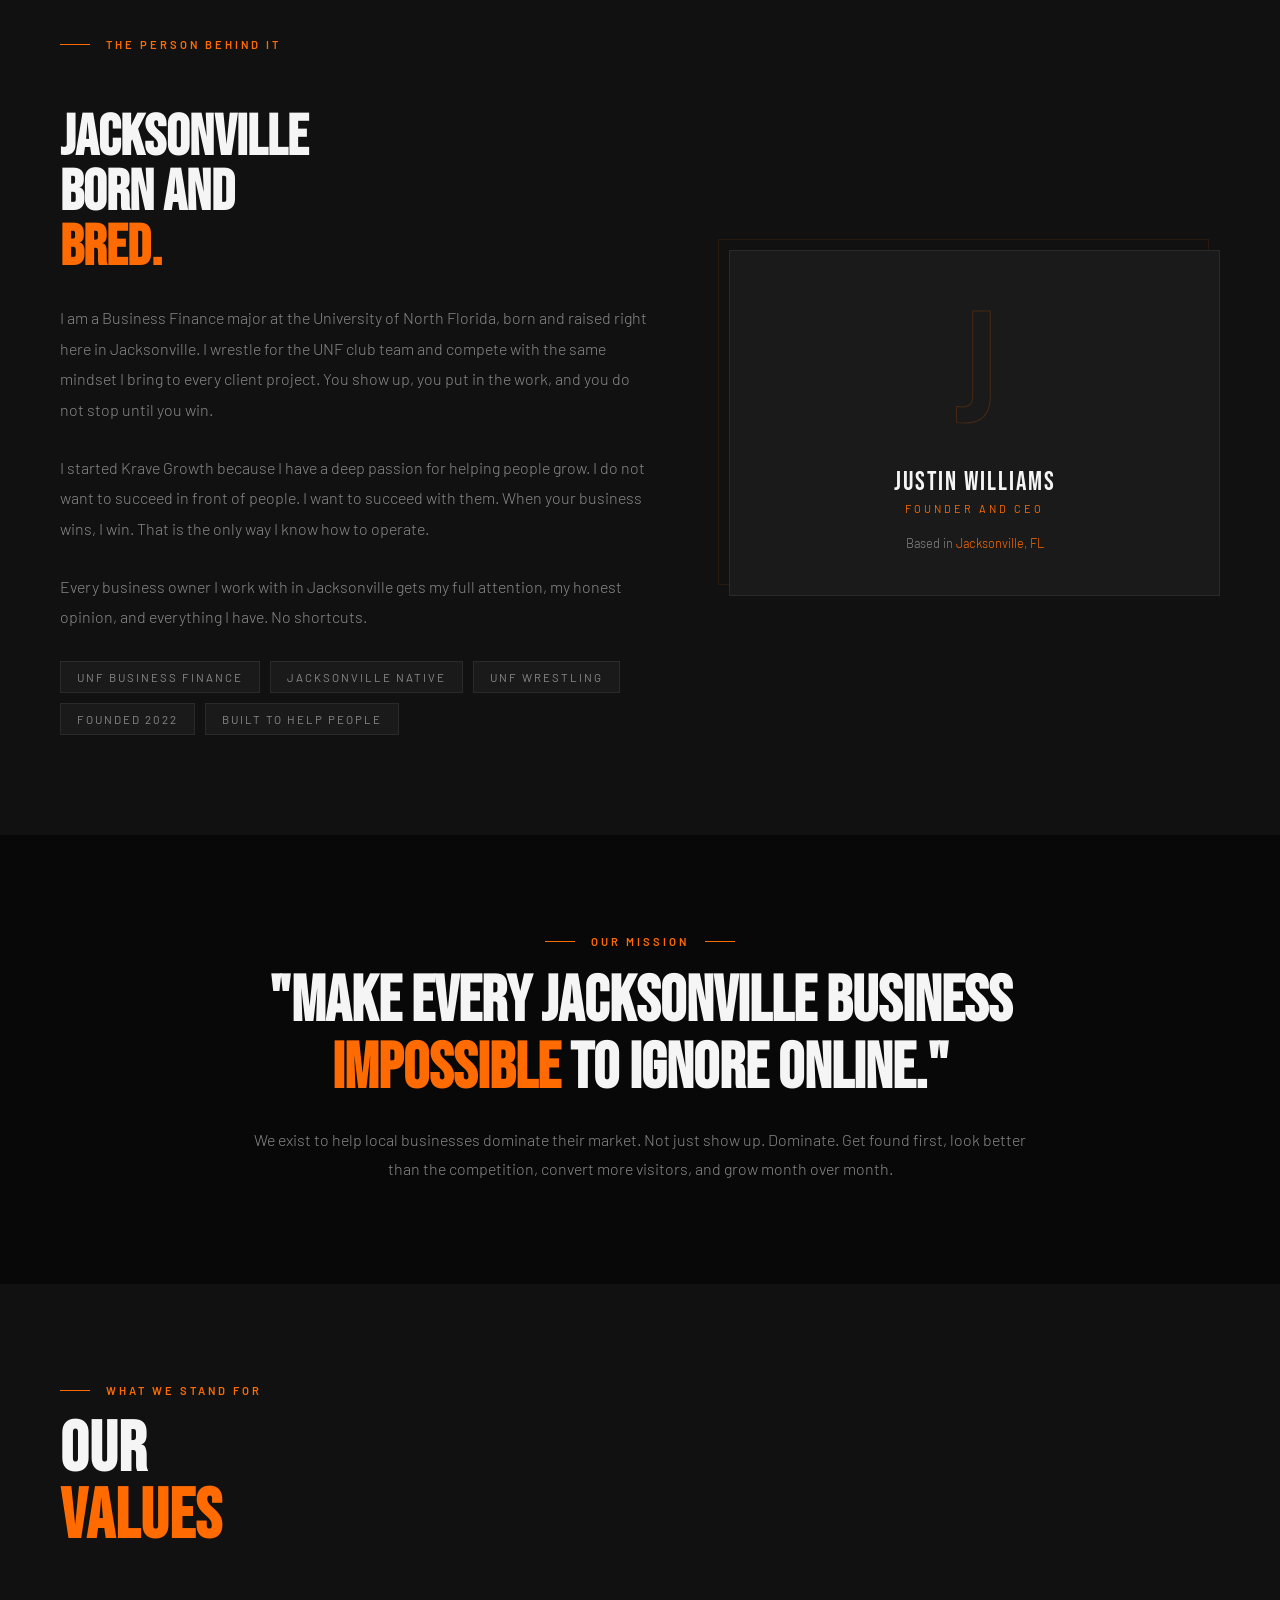
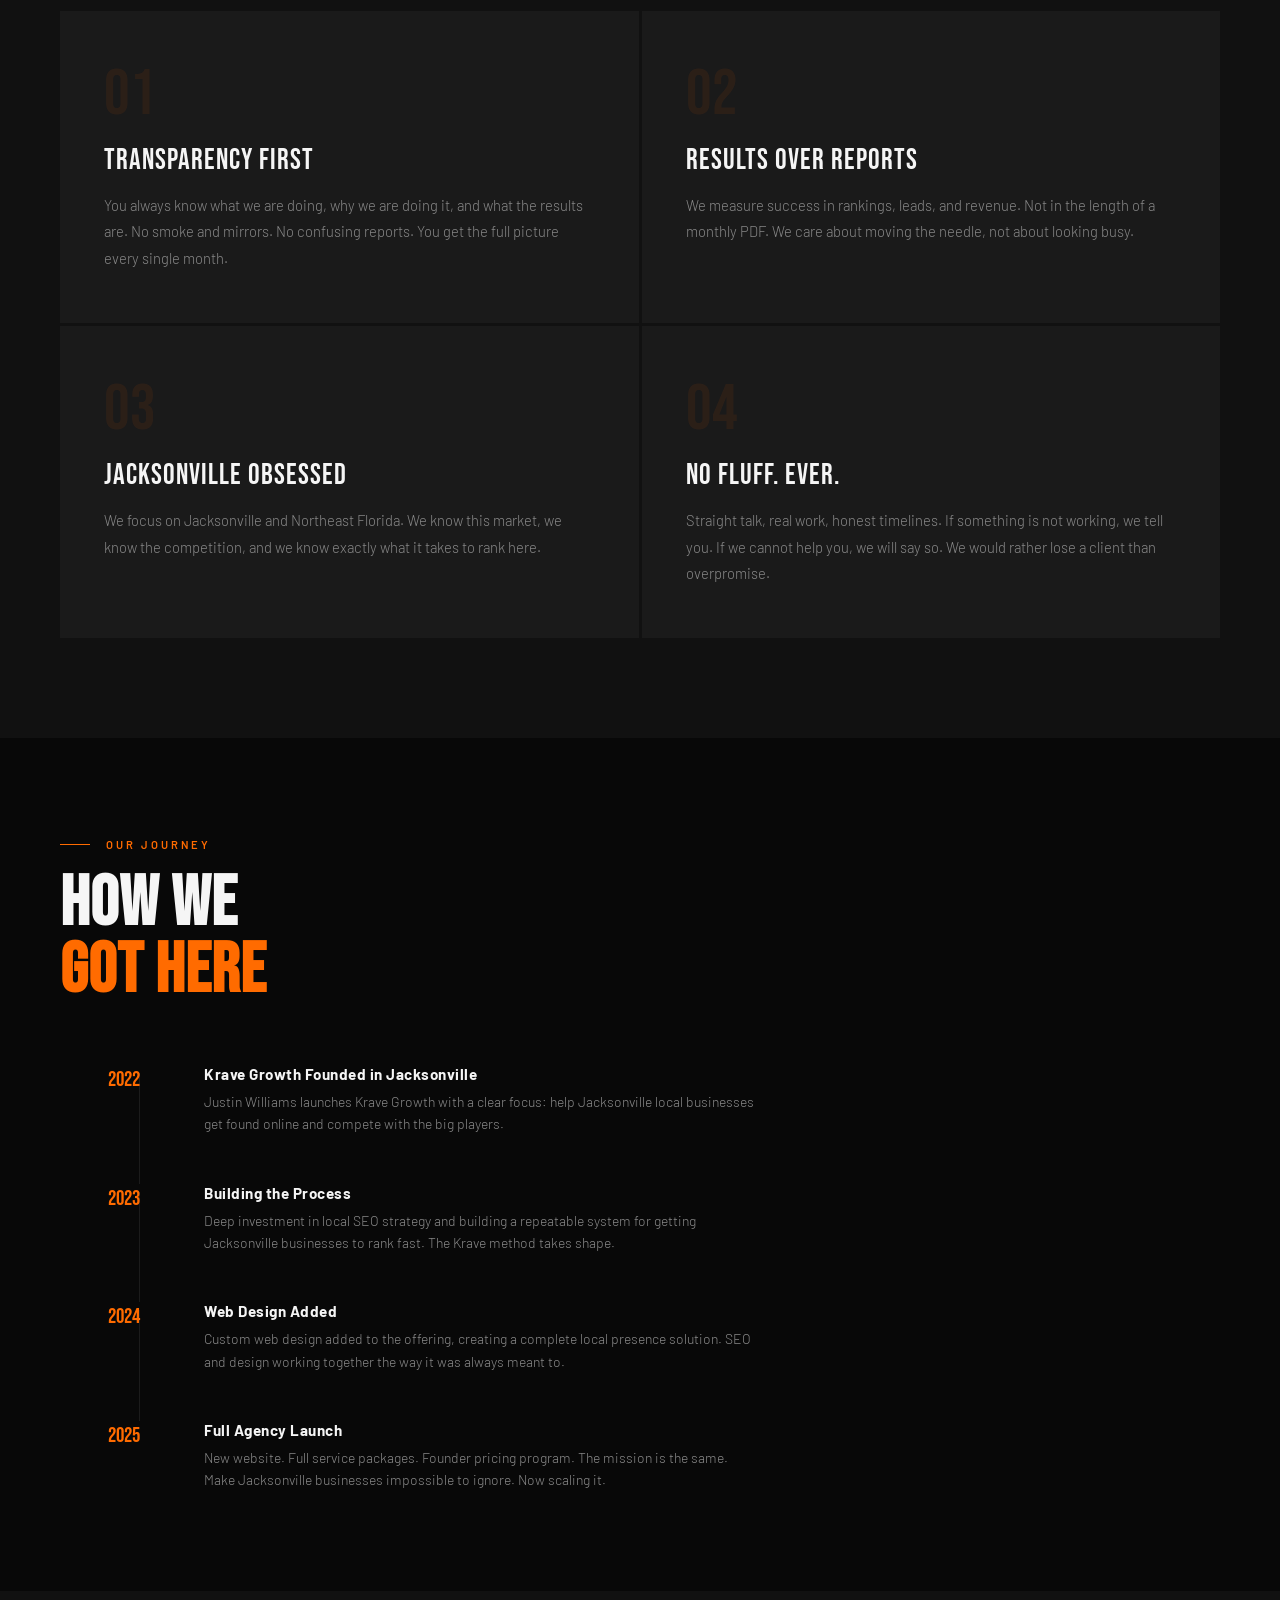
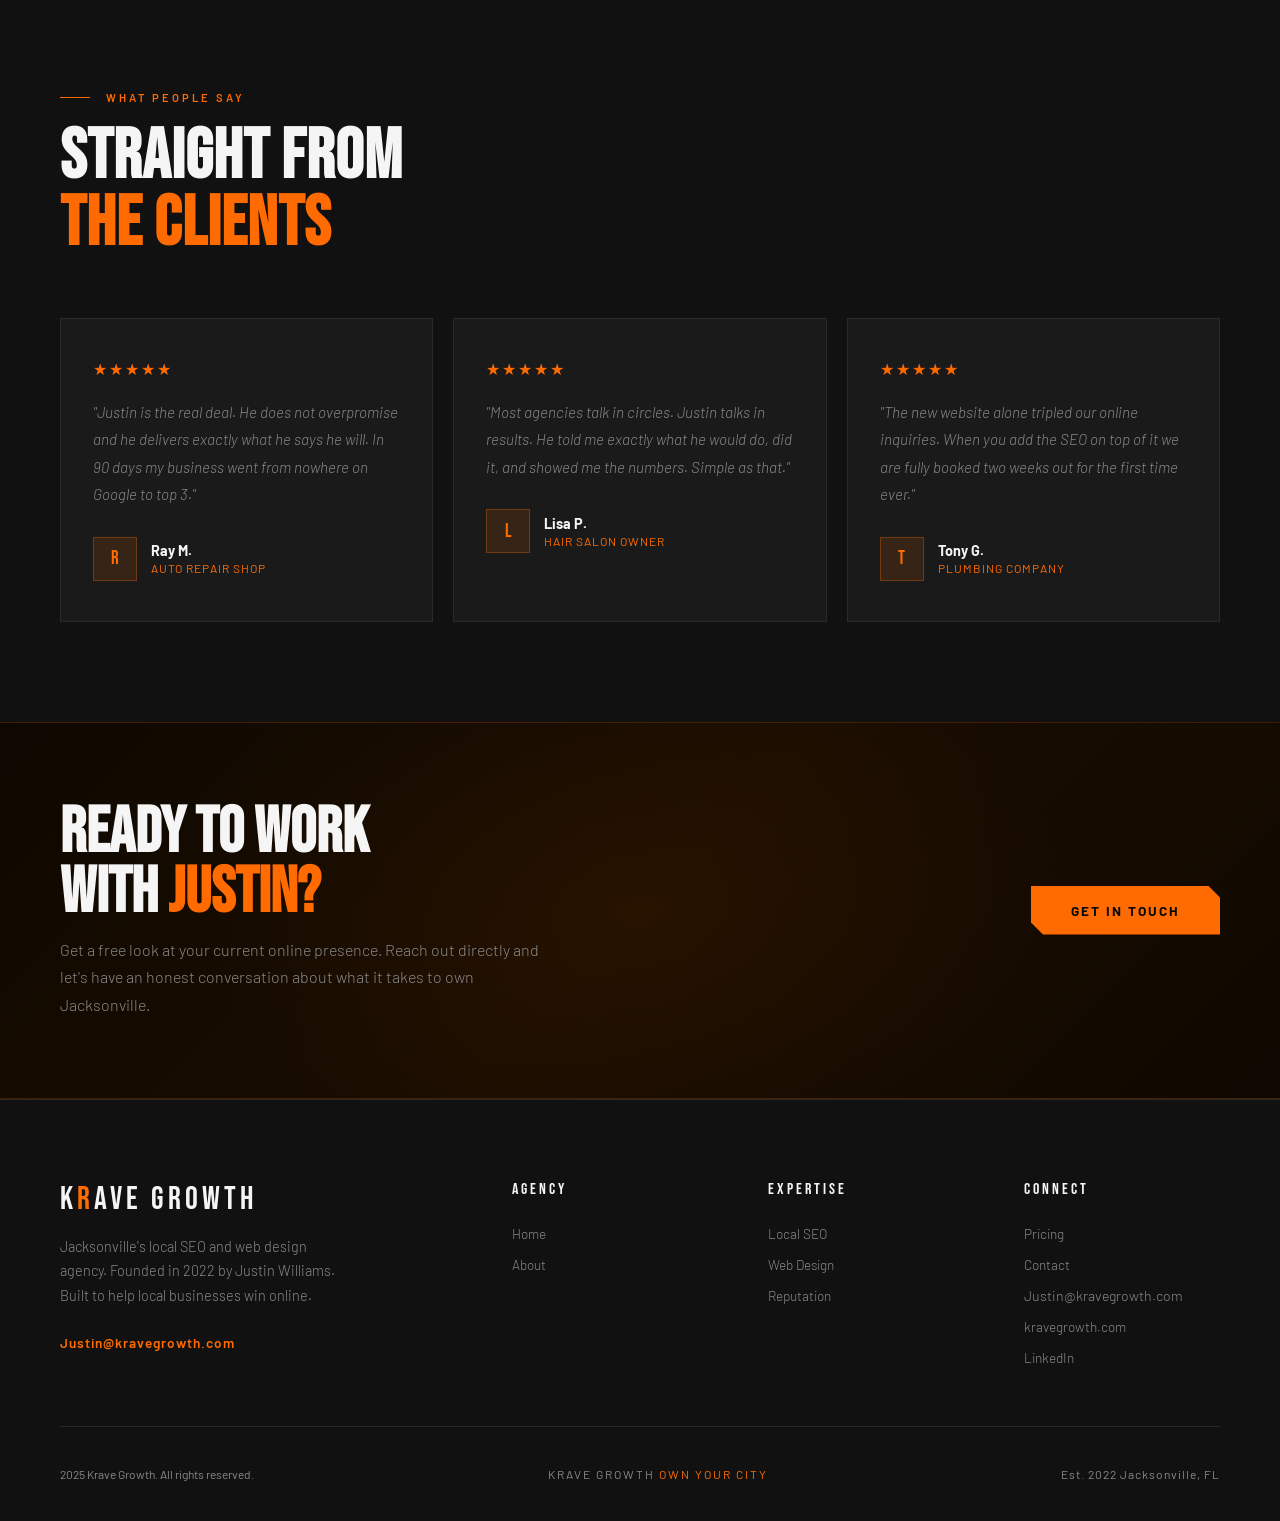
==== commit eb5f0c2d: "Add files via upload" ====
--- a/about.html
+++ b/about.html
@@ -4,7 +4,7 @@
 <meta charset="UTF-8">
 <meta name="viewport" content="width=device-width, initial-scale=1.0">
 <title>About | Krave Growth | Jacksonville, FL</title>
-<link rel="stylesheet" href="style.css">
+<link rel="stylesheet" href="/style.css">
 <style>
 .about-story { background:var(--black); }
 .story-grid { display:grid; grid-template-columns:1fr 1.4fr; gap:100px; align-items:center; margin-top:70px; }
@@ -61,12 +61,12 @@
 
 .milestones { background:var(--black); }
 .timeline { display:flex; flex-direction:column; gap:0; margin-top:60px; max-width:700px; }
-.timeline-item { display:grid; grid-template-columns:100px 1fr; gap:32px; position:relative; padding-bottom:48px; }
+.timeline-item { display:grid; grid-template-columns:80px 1fr; gap:40px; position:relative; padding-bottom:48px; }
 .timeline-item:last-child { padding-bottom:0; }
-.timeline-item::before { content:''; position:absolute; left:49px; top:28px; bottom:0; width:1px; background:var(--gray-light); }
+.timeline-item::before { content:''; position:absolute; left:79px; top:8px; bottom:0; width:1px; background:rgba(255,255,255,.08); }
 .timeline-item:last-child::before { display:none; }
-.timeline-year { font-family:'Bebas Neue',sans-serif; font-size:1.3rem; color:var(--orange); padding-top:4px; text-align:right; }
-.timeline-dot { position:absolute; left:44px; top:6px; width:11px; height:11px; background:var(--orange); border-radius:50%; }
+.timeline-year { font-family:'Bebas Neue',sans-serif; font-size:1.3rem; color:var(--orange); padding-top:2px; text-align:right; }
+.timeline-content { padding-left:24px; }
 .timeline-content h4 { font-weight:700; font-size:.95rem; margin-bottom:8px; letter-spacing:.5px; }
 .timeline-content p { font-size:.87rem; color:var(--gray); font-weight:300; line-height:1.6; }
 
@@ -86,6 +86,23 @@
   .testimonials-grid{grid-template-columns:1fr;}
 }
 </style>
+<link rel="icon" type="image/x-icon" href="favicon.ico">
+<link rel="icon" type="image/png" sizes="192x192" href="favicon-192.png">
+<link rel="apple-touch-icon" sizes="180x180" href="apple-touch-icon.png">
+
+  <!-- Open Graph / Social -->
+  <meta property="og:type" content="website">
+  <meta property="og:site_name" content="Krave Growth">
+  <meta property="og:url" content="https://kravegrowth.com">
+  <meta property="og:title" content="About | Krave Growth | Jacksonville, FL">
+  <meta property="og:description" content="Learn about Krave Growth — Jacksonville's local SEO and web design agency founded by Justin Williams.">
+  <meta property="og:image" content="https://kravegrowth.com/og-image.png">
+  <meta property="og:image:width" content="1200">
+  <meta property="og:image:height" content="630">
+  <meta name="twitter:card" content="summary_large_image">
+  <meta name="twitter:title" content="About | Krave Growth | Jacksonville, FL">
+  <meta name="twitter:description" content="Learn about Krave Growth — Jacksonville's local SEO and web design agency founded by Justin Williams.">
+  <meta name="twitter:image" content="https://kravegrowth.com/og-image.png">
 </head>
 <body>
 
@@ -94,8 +111,21 @@
 <div class="cursor" id="cursor"></div>
 <div class="cursor-dot" id="cursorDot"></div>
 <nav>
-  <a href="index.html" class="nav-logo">K<span>R</span>AVE <span style="font-size:1rem;letter-spacing:2px;color:var(--gray)">DIGITAL</span></a>
-  <button class="nav-hamburger" id="hamburger" aria-label="Menu"><span></span><span></span><span></span></button>
+  <a href="index.html" class="nav-logo">
+    <div class="nav-logo-mark">
+      <svg viewBox="0 0 36 36" fill="none" xmlns="http://www.w3.org/2000/svg">
+        <rect width="36" height="36" fill="#FF6B00"/>
+        <rect x="9" y="7" width="4.5" height="22" fill="#080808"/>
+        <polygon points="13.5,18 22,7 27,7 18.5,18" fill="#080808"/>
+        <polygon points="13.5,18 22,29 27,29 18.5,18" fill="#080808"/>
+      </svg>
+    </div>
+    <div class="nav-logo-words">
+      <span class="nav-logo-top">K<span class="r">R</span>AVE</span>
+      <span class="nav-logo-bot">GROWTH</span>
+    </div>
+  </a>
+  <button class="nav-hamburger" id="hamburger" aria-label="Menu"><span class="bar bar1"></span><span class="bar bar2"></span><span class="bar bar3"></span></button>
   <ul class="nav-links">
     <li><a href="index.html">Home</a></li>
     <li><a href="services.html">Services</a></li>
@@ -213,42 +243,30 @@
   <div class="timeline reveal">
     <div class="timeline-item">
       <div class="timeline-year">2022</div>
-      <div style="position:relative;">
-        <div class="timeline-dot"></div>
-        <div class="timeline-content" style="padding-left:28px;">
-          <h4>Krave Growth Founded in Jacksonville</h4>
-          <p>Justin Williams launches Krave Growth with a clear focus: help Jacksonville local businesses get found online and compete with the big players.</p>
-        </div>
+      <div class="timeline-content">
+        <h4>Krave Growth Founded in Jacksonville</h4>
+        <p>Justin Williams launches Krave Growth with a clear focus: help Jacksonville local businesses get found online and compete with the big players.</p>
       </div>
     </div>
     <div class="timeline-item">
       <div class="timeline-year">2023</div>
-      <div style="position:relative;">
-        <div class="timeline-dot"></div>
-        <div class="timeline-content" style="padding-left:28px;">
-          <h4>Building the Process</h4>
-          <p>Deep investment in local SEO strategy and building a repeatable system for getting Jacksonville businesses to rank fast. The Krave method takes shape.</p>
-        </div>
+      <div class="timeline-content">
+        <h4>Building the Process</h4>
+        <p>Deep investment in local SEO strategy and building a repeatable system for getting Jacksonville businesses to rank fast. The Krave method takes shape.</p>
       </div>
     </div>
     <div class="timeline-item">
       <div class="timeline-year">2024</div>
-      <div style="position:relative;">
-        <div class="timeline-dot"></div>
-        <div class="timeline-content" style="padding-left:28px;">
-          <h4>Web Design Added</h4>
-          <p>Custom web design added to the offering, creating a complete local presence solution. SEO and design working together the way it was always meant to.</p>
-        </div>
+      <div class="timeline-content">
+        <h4>Web Design Added</h4>
+        <p>Custom web design added to the offering, creating a complete local presence solution. SEO and design working together the way it was always meant to.</p>
       </div>
     </div>
     <div class="timeline-item">
       <div class="timeline-year">2025</div>
-      <div style="position:relative;">
-        <div class="timeline-dot"></div>
-        <div class="timeline-content" style="padding-left:28px;">
-          <h4>Full Agency Launch</h4>
-          <p>New website. Full service packages. Founder pricing program. The mission is the same. Make Jacksonville businesses impossible to ignore. Now scaling it.</p>
-        </div>
+      <div class="timeline-content">
+        <h4>Full Agency Launch</h4>
+        <p>New website. Full service packages. Founder pricing program. The mission is the same. Make Jacksonville businesses impossible to ignore. Now scaling it.</p>
       </div>
     </div>
   </div>
@@ -290,9 +308,9 @@
 <footer>
   <div class="footer-top">
     <div>
-      <div class="footer-brand-logo">K<span>R</span>AVE DIGITAL</div>
+      <div class="footer-brand-logo">K<span>R</span>AVE GROWTH</div>
       <p class="footer-brand-desc">Jacksonville's local SEO and web design agency. Founded in 2022 by Justin Williams. Built to help local businesses win online.</p>
-      <a href="mailto:Justin@Kravegrowth.com" class="footer-brand-email">Justin@Kravegrowth.com</a>
+      <span class="footer-brand-email">Justin&#64;kravegrowth.com</span>
     </div>
     <div>
       <div class="footer-col-title">Agency</div>
@@ -314,7 +332,7 @@
       <ul class="footer-col-links">
         <li><a href="pricing.html">Pricing</a></li>
         <li><a href="contact.html">Contact</a></li>
-        <li><a href="mailto:Justin@Kravegrowth.com">Justin@Kravegrowth.com</a></li>
+        <li><span style="color:rgba(255,255,255,.5);font-size:.88rem;font-weight:300;">Justin&#64;kravegrowth.com</span></li>
         <li><a href="https://kravegrowth.com">kravegrowth.com</a></li>
         <li><a href="#">LinkedIn</a></li>
       </ul>
@@ -335,4 +353,4 @@
 </div>
 <script src="main.js"></script>
 </body>
-</html>
+</html>
